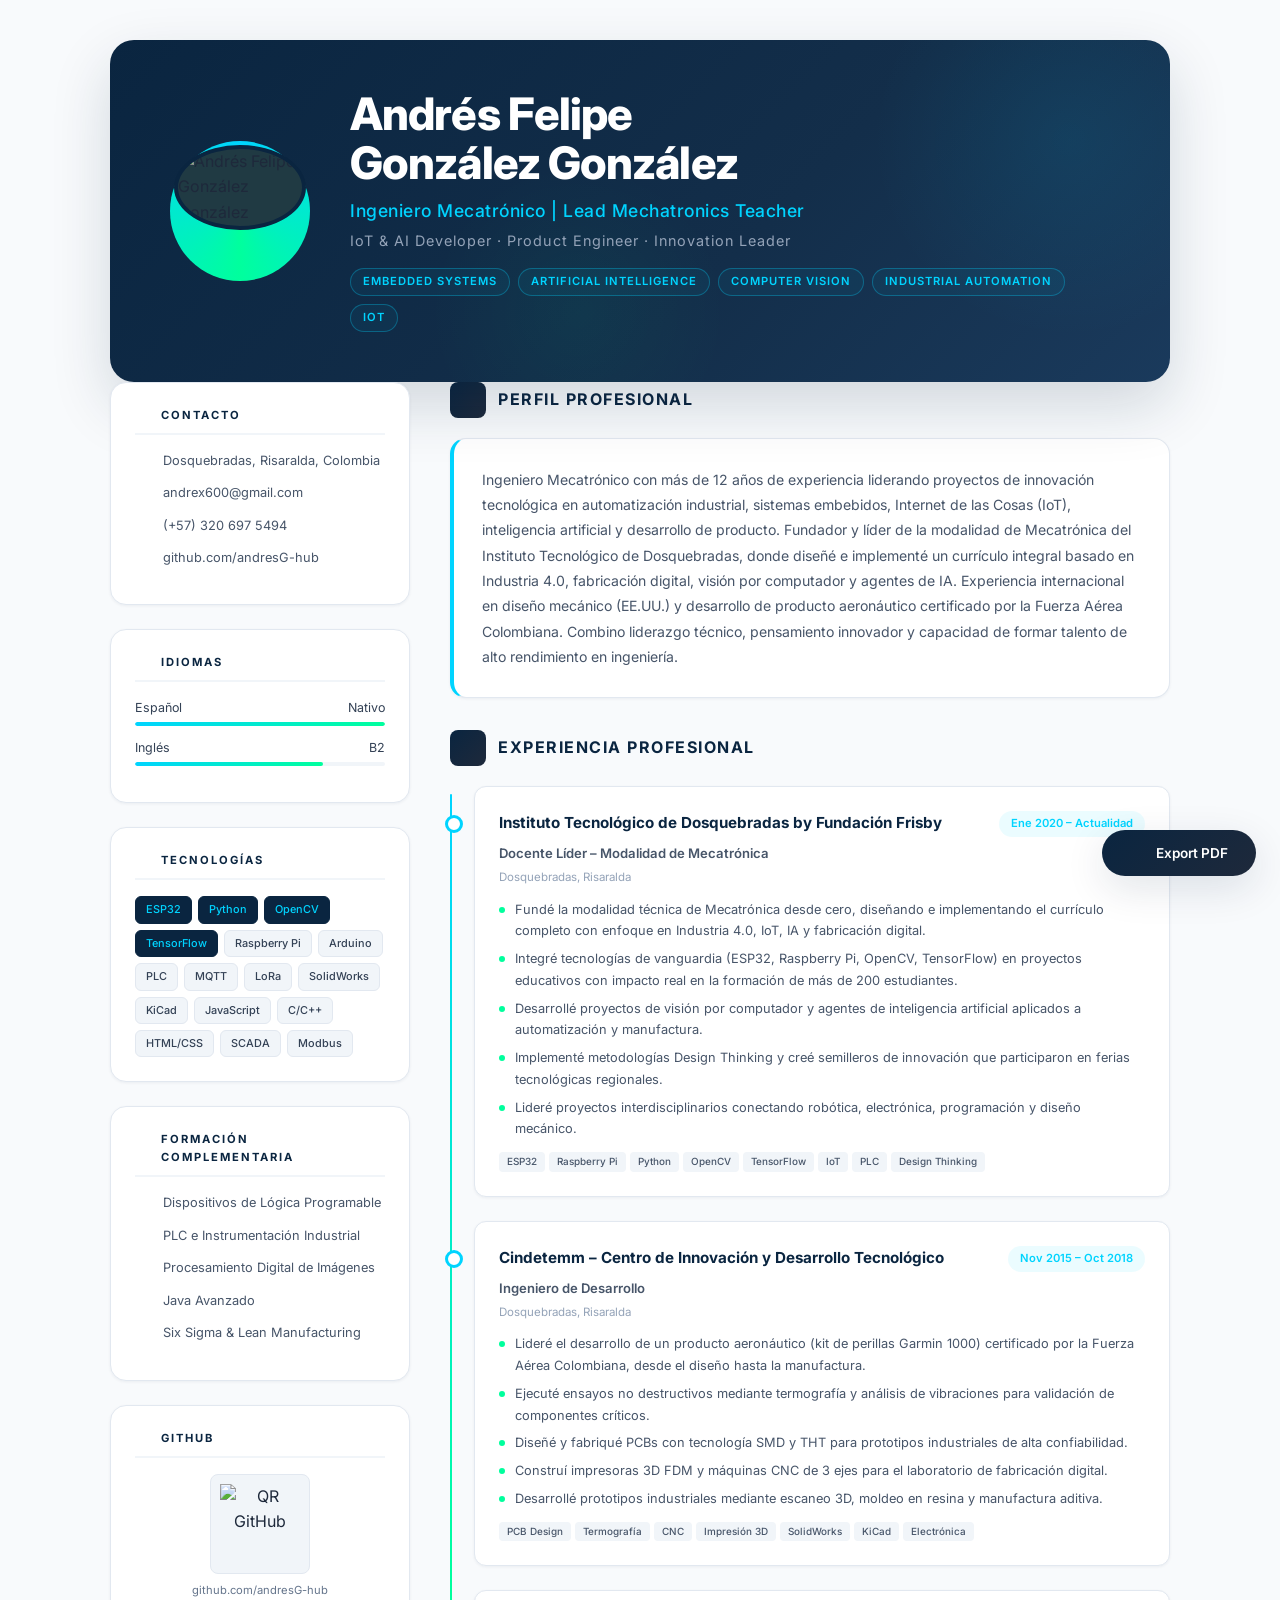
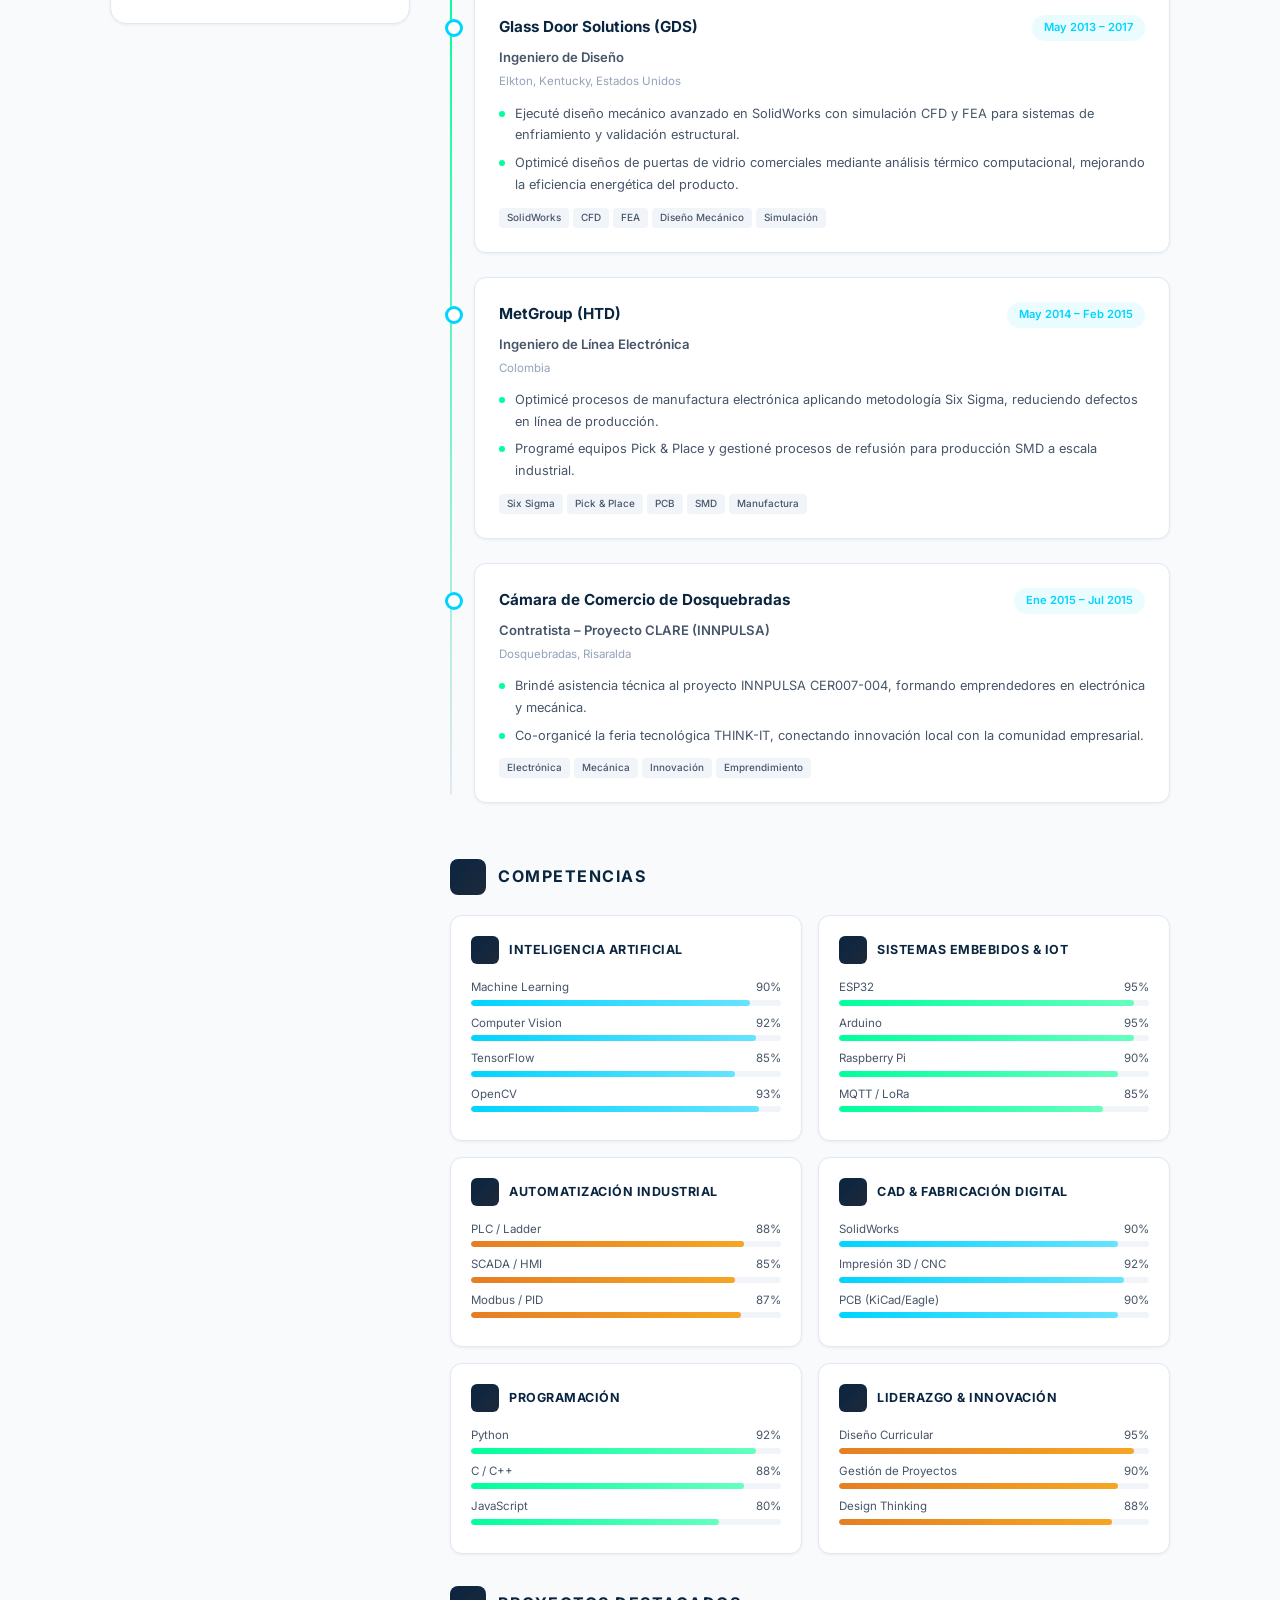
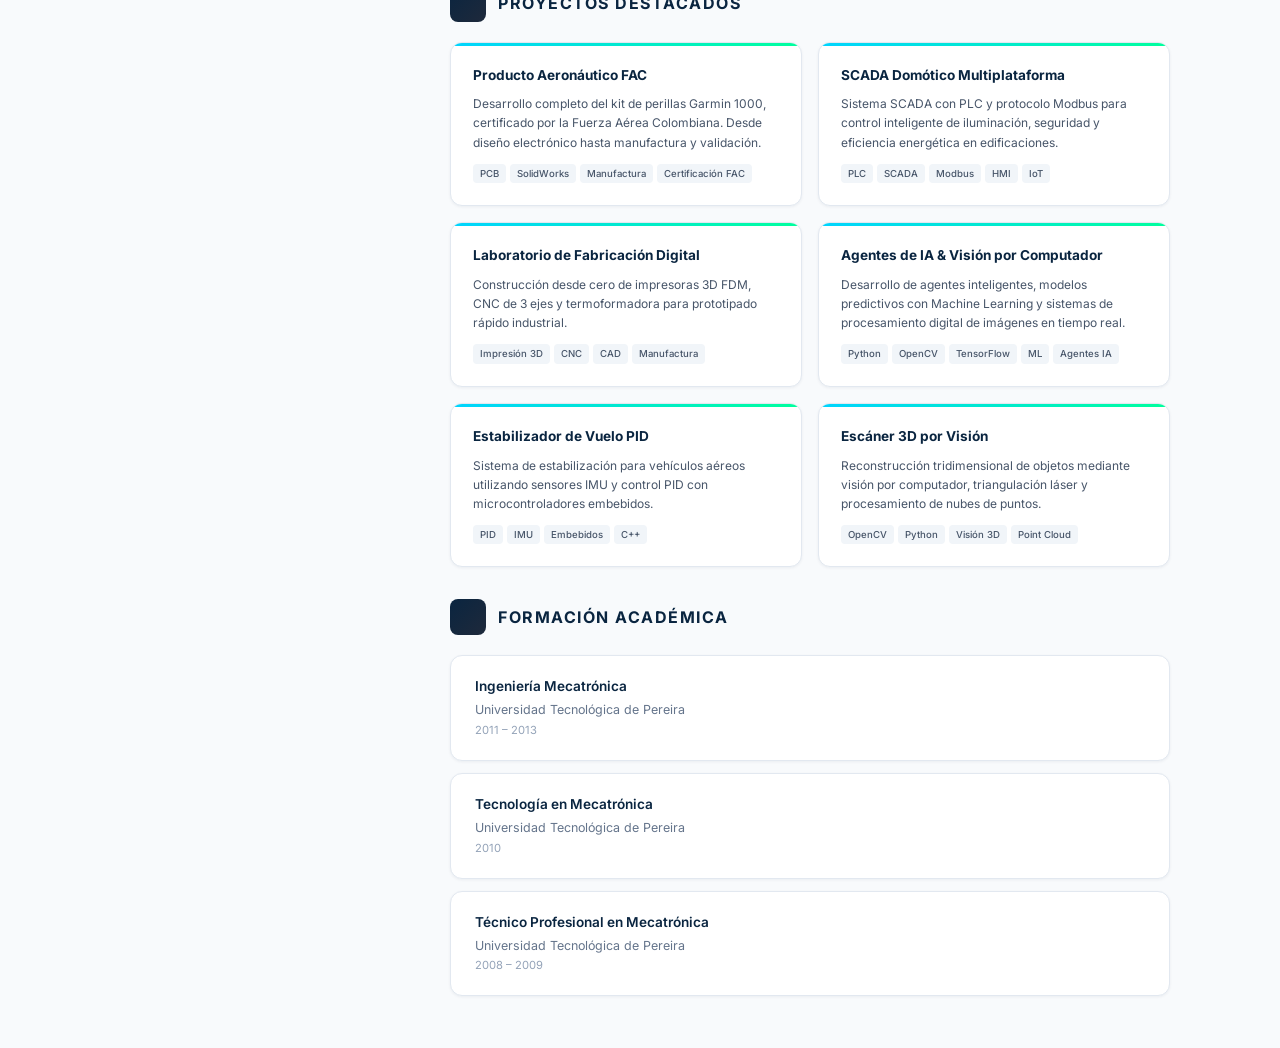
==== index.html @ 074713ca "feat: CV Premium SPA - Andres Felipe Gonzalez Gonzalez - Diseno editorial premium inspirado en Apple" ====
<!DOCTYPE html>
<html lang="es">
<head>
<meta charset="UTF-8">
<meta name="viewport" content="width=device-width, initial-scale=1.0">
<title>Andrés Felipe González González | Ingeniero Mecatrónico | IoT & AI</title>
<meta name="description" content="CV de Andrés Felipe González González - Ingeniero Mecatrónico, Docente Líder, IoT & AI Developer">
<link href="https://fonts.googleapis.com/css2?family=Inter:wght@300;400;500;600;700;800&display=swap" rel="stylesheet">
<link rel="stylesheet" href="styles/main.css">
</head>
<body>

<div class="cv-page">

<!-- HEADER -->
<header class="cv-header">
<div class="header-photo">
<div class="photo-ring">
<img src="assets/profile.jpg" alt="Andrés Felipe González González" onerror="this.style.background='#203A43'">
</div>
</div>
<div class="header-info">
<h1 class="header-name">Andrés Felipe<br>González González</h1>
<p class="header-title">Ingeniero Mecatrónico | Lead Mechatronics Teacher</p>
<p class="header-subtitle">IoT & AI Developer · Product Engineer · Innovation Leader</p>
<div class="header-tags">
<span class="header-tag">Embedded Systems</span>
<span class="header-tag">Artificial Intelligence</span>
<span class="header-tag">Computer Vision</span>
<span class="header-tag">Industrial Automation</span>
<span class="header-tag">IoT</span>
</div>
</div>
</header>

<!-- GRID -->
<div class="cv-grid">

<!-- SIDEBAR -->
<aside class="sidebar">

<!-- Contact -->
<div class="sidebar-card">
<h3 class="sidebar-title">
<i data-lucide="contact"></i> Contacto
</h3>
<div class="contact-item"><i data-lucide="map-pin"></i><span>Dosquebradas, Risaralda, Colombia</span></div>
<div class="contact-item"><i data-lucide="mail"></i><a href="mailto:andrex600@gmail.com">andrex600@gmail.com</a></div>
<div class="contact-item"><i data-lucide="phone"></i><span>(+57) 320 697 5494</span></div>
<div class="contact-item"><i data-lucide="github"></i><a href="https://github.com/andresG-hub" target="_blank">github.com/andresG-hub</a></div>
</div>

<!-- Languages -->
<div class="sidebar-card">
<h3 class="sidebar-title">
<i data-lucide="globe"></i> Idiomas
</h3>
<div class="lang-item">
<div class="lang-label"><span>Español</span><span>Nativo</span></div>
<div class="lang-bar"><div class="lang-fill" style="width:100%"></div></div>
</div>
<div class="lang-item">
<div class="lang-label"><span>Inglés</span><span>B2</span></div>
<div class="lang-bar"><div class="lang-fill" style="width:75%"></div></div>
</div>
</div>

<!-- Technologies -->
<div class="sidebar-card">
<h3 class="sidebar-title">
<i data-lucide="cpu"></i> Tecnologías
</h3>
<div class="tech-grid">
<span class="tech-pill featured">ESP32</span>
<span class="tech-pill featured">Python</span>
<span class="tech-pill featured">OpenCV</span>
<span class="tech-pill featured">TensorFlow</span>
<span class="tech-pill">Raspberry Pi</span>
<span class="tech-pill">Arduino</span>
<span class="tech-pill">PLC</span>
<span class="tech-pill">MQTT</span>
<span class="tech-pill">LoRa</span>
<span class="tech-pill">SolidWorks</span>
<span class="tech-pill">KiCad</span>
<span class="tech-pill">JavaScript</span>
<span class="tech-pill">C/C++</span>
<span class="tech-pill">HTML/CSS</span>
<span class="tech-pill">SCADA</span>
<span class="tech-pill">Modbus</span>
</div>
</div>

<!-- Courses -->
<div class="sidebar-card">
<h3 class="sidebar-title">
<i data-lucide="award"></i> Formación Complementaria
</h3>
<div class="contact-item"><i data-lucide="check-circle"></i><span>Dispositivos de Lógica Programable</span></div>
<div class="contact-item"><i data-lucide="check-circle"></i><span>PLC e Instrumentación Industrial</span></div>
<div class="contact-item"><i data-lucide="check-circle"></i><span>Procesamiento Digital de Imágenes</span></div>
<div class="contact-item"><i data-lucide="check-circle"></i><span>Java Avanzado</span></div>
<div class="contact-item"><i data-lucide="check-circle"></i><span>Six Sigma & Lean Manufacturing</span></div>
</div>

<!-- QR -->
<div class="sidebar-card qr-section">
<h3 class="sidebar-title">
<i data-lucide="qr-code"></i> GitHub
</h3>
<div class="qr-code">
<img src="https://api.qrserver.com/v1/create-qr-code/?size=100x100&data=https://github.com/andresG-hub" alt="QR GitHub" width="80" height="80">
</div>
<p class="qr-label">github.com/andresG-hub</p>
</div>

</aside>

<!-- MAIN -->
<main class="main-content">

<!-- PROFILE -->
<section>
<div class="section-title">
<div class="section-icon"><i data-lucide="target"></i></div>
<h2>Perfil Profesional</h2>
</div>
<div class="profile-card">
<p class="profile-text">
Ingeniero Mecatrónico con más de 12 años de experiencia liderando proyectos de innovación tecnológica en automatización industrial, sistemas embebidos, Internet de las Cosas (IoT), inteligencia artificial y desarrollo de producto. Fundador y líder de la modalidad de Mecatrónica del Instituto Tecnológico de Dosquebradas, donde diseñé e implementé un currículo integral basado en Industria 4.0, fabricación digital, visión por computador y agentes de IA. Experiencia internacional en diseño mecánico (EE.UU.) y desarrollo de producto aeronáutico certificado por la Fuerza Aérea Colombiana. Combino liderazgo técnico, pensamiento innovador y capacidad de formar talento de alto rendimiento en ingeniería.
</p>
</div>
</section>

<!-- EXPERIENCE -->
<section>
<div class="section-title">
<div class="section-icon"><i data-lucide="briefcase"></i></div>
<h2>Experiencia Profesional</h2>
</div>
<div class="timeline">

<div class="timeline-item">
<div class="timeline-header">
<span class="timeline-company">Instituto Tecnológico de Dosquebradas by Fundación Frisby</span>
<span class="timeline-date">Ene 2020 – Actualidad</span>
</div>
<p class="timeline-role">Docente Líder – Modalidad de Mecatrónica</p>
<p class="timeline-location">Dosquebradas, Risaralda</p>
<ul class="timeline-achievements">
<li>Fundé la modalidad técnica de Mecatrónica desde cero, diseñando e implementando el currículo completo con enfoque en Industria 4.0, IoT, IA y fabricación digital.</li>
<li>Integré tecnologías de vanguardia (ESP32, Raspberry Pi, OpenCV, TensorFlow) en proyectos educativos con impacto real en la formación de más de 200 estudiantes.</li>
<li>Desarrollé proyectos de visión por computador y agentes de inteligencia artificial aplicados a automatización y manufactura.</li>
<li>Implementé metodologías Design Thinking y creé semilleros de innovación que participaron en ferias tecnológicas regionales.</li>
<li>Lideré proyectos interdisciplinarios conectando robótica, electrónica, programación y diseño mecánico.</li>
</ul>
<div class="timeline-tech">
<span>ESP32</span><span>Raspberry Pi</span><span>Python</span><span>OpenCV</span><span>TensorFlow</span><span>IoT</span><span>PLC</span><span>Design Thinking</span>
</div>
</div>

<div class="timeline-item">
<div class="timeline-header">
<span class="timeline-company">Cindetemm – Centro de Innovación y Desarrollo Tecnológico</span>
<span class="timeline-date">Nov 2015 – Oct 2018</span>
</div>
<p class="timeline-role">Ingeniero de Desarrollo</p>
<p class="timeline-location">Dosquebradas, Risaralda</p>
<ul class="timeline-achievements">
<li>Lideré el desarrollo de un producto aeronáutico (kit de perillas Garmin 1000) certificado por la Fuerza Aérea Colombiana, desde el diseño hasta la manufactura.</li>
<li>Ejecuté ensayos no destructivos mediante termografía y análisis de vibraciones para validación de componentes críticos.</li>
<li>Diseñé y fabriqué PCBs con tecnología SMD y THT para prototipos industriales de alta confiabilidad.</li>
<li>Construí impresoras 3D FDM y máquinas CNC de 3 ejes para el laboratorio de fabricación digital.</li>
<li>Desarrollé prototipos industriales mediante escaneo 3D, moldeo en resina y manufactura aditiva.</li>
</ul>
<div class="timeline-tech">
<span>PCB Design</span><span>Termografía</span><span>CNC</span><span>Impresión 3D</span><span>SolidWorks</span><span>KiCad</span><span>Electrónica</span>
</div>
</div>

<div class="timeline-item">
<div class="timeline-header">
<span class="timeline-company">Glass Door Solutions (GDS)</span>
<span class="timeline-date">May 2013 – 2017</span>
</div>
<p class="timeline-role">Ingeniero de Diseño</p>
<p class="timeline-location">Elkton, Kentucky, Estados Unidos</p>
<ul class="timeline-achievements">
<li>Ejecuté diseño mecánico avanzado en SolidWorks con simulación CFD y FEA para sistemas de enfriamiento y validación estructural.</li>
<li>Optimicé diseños de puertas de vidrio comerciales mediante análisis térmico computacional, mejorando la eficiencia energética del producto.</li>
</ul>
<div class="timeline-tech">
<span>SolidWorks</span><span>CFD</span><span>FEA</span><span>Diseño Mecánico</span><span>Simulación</span>
</div>
</div>

<div class="timeline-item">
<div class="timeline-header">
<span class="timeline-company">MetGroup (HTD)</span>
<span class="timeline-date">May 2014 – Feb 2015</span>
</div>
<p class="timeline-role">Ingeniero de Línea Electrónica</p>
<p class="timeline-location">Colombia</p>
<ul class="timeline-achievements">
<li>Optimicé procesos de manufactura electrónica aplicando metodología Six Sigma, reduciendo defectos en línea de producción.</li>
<li>Programé equipos Pick & Place y gestioné procesos de refusión para producción SMD a escala industrial.</li>
</ul>
<div class="timeline-tech">
<span>Six Sigma</span><span>Pick & Place</span><span>PCB</span><span>SMD</span><span>Manufactura</span>
</div>
</div>

<div class="timeline-item">
<div class="timeline-header">
<span class="timeline-company">Cámara de Comercio de Dosquebradas</span>
<span class="timeline-date">Ene 2015 – Jul 2015</span>
</div>
<p class="timeline-role">Contratista – Proyecto CLARE (INNPULSA)</p>
<p class="timeline-location">Dosquebradas, Risaralda</p>
<ul class="timeline-achievements">
<li>Brindé asistencia técnica al proyecto INNPULSA CER007-004, formando emprendedores en electrónica y mecánica.</li>
<li>Co-organicé la feria tecnológica THINK-IT, conectando innovación local con la comunidad empresarial.</li>
</ul>
<div class="timeline-tech">
<span>Electrónica</span><span>Mecánica</span><span>Innovación</span><span>Emprendimiento</span>
</div>
</div>

</div>
</section>

<!-- SKILLS -->
<section>
<div class="section-title">
<div class="section-icon"><i data-lucide="zap"></i></div>
<h2>Competencias</h2>
</div>
<div class="skills-grid">

<div class="skill-card">
<div class="skill-card-header">
<div class="skill-card-icon"><i data-lucide="brain"></i></div>
<span class="skill-card-title">Inteligencia Artificial</span>
</div>
<div class="skill-bar-item"><div class="skill-bar-label"><span>Machine Learning</span><span>90%</span></div><div class="skill-bar"><div class="skill-bar-fill cyan" data-width="90" style="width:0"></div></div></div>
<div class="skill-bar-item"><div class="skill-bar-label"><span>Computer Vision</span><span>92%</span></div><div class="skill-bar"><div class="skill-bar-fill cyan" data-width="92" style="width:0"></div></div></div>
<div class="skill-bar-item"><div class="skill-bar-label"><span>TensorFlow</span><span>85%</span></div><div class="skill-bar"><div class="skill-bar-fill cyan" data-width="85" style="width:0"></div></div></div>
<div class="skill-bar-item"><div class="skill-bar-label"><span>OpenCV</span><span>93%</span></div><div class="skill-bar"><div class="skill-bar-fill cyan" data-width="93" style="width:0"></div></div></div>
</div>

<div class="skill-card">
<div class="skill-card-header">
<div class="skill-card-icon"><i data-lucide="cpu"></i></div>
<span class="skill-card-title">Sistemas Embebidos & IoT</span>
</div>
<div class="skill-bar-item"><div class="skill-bar-label"><span>ESP32</span><span>95%</span></div><div class="skill-bar"><div class="skill-bar-fill neon" data-width="95" style="width:0"></div></div></div>
<div class="skill-bar-item"><div class="skill-bar-label"><span>Arduino</span><span>95%</span></div><div class="skill-bar"><div class="skill-bar-fill neon" data-width="95" style="width:0"></div></div></div>
<div class="skill-bar-item"><div class="skill-bar-label"><span>Raspberry Pi</span><span>90%</span></div><div class="skill-bar"><div class="skill-bar-fill neon" data-width="90" style="width:0"></div></div></div>
<div class="skill-bar-item"><div class="skill-bar-label"><span>MQTT / LoRa</span><span>85%</span></div><div class="skill-bar"><div class="skill-bar-fill neon" data-width="85" style="width:0"></div></div></div>
</div>

<div class="skill-card">
<div class="skill-card-header">
<div class="skill-card-icon"><i data-lucide="settings"></i></div>
<span class="skill-card-title">Automatización Industrial</span>
</div>
<div class="skill-bar-item"><div class="skill-bar-label"><span>PLC / Ladder</span><span>88%</span></div><div class="skill-bar"><div class="skill-bar-fill amber" data-width="88" style="width:0"></div></div></div>
<div class="skill-bar-item"><div class="skill-bar-label"><span>SCADA / HMI</span><span>85%</span></div><div class="skill-bar"><div class="skill-bar-fill amber" data-width="85" style="width:0"></div></div></div>
<div class="skill-bar-item"><div class="skill-bar-label"><span>Modbus / PID</span><span>87%</span></div><div class="skill-bar"><div class="skill-bar-fill amber" data-width="87" style="width:0"></div></div></div>
</div>

<div class="skill-card">
<div class="skill-card-header">
<div class="skill-card-icon"><i data-lucide="pen-tool"></i></div>
<span class="skill-card-title">CAD & Fabricación Digital</span>
</div>
<div class="skill-bar-item"><div class="skill-bar-label"><span>SolidWorks</span><span>90%</span></div><div class="skill-bar"><div class="skill-bar-fill cyan" data-width="90" style="width:0"></div></div></div>
<div class="skill-bar-item"><div class="skill-bar-label"><span>Impresión 3D / CNC</span><span>92%</span></div><div class="skill-bar"><div class="skill-bar-fill cyan" data-width="92" style="width:0"></div></div></div>
<div class="skill-bar-item"><div class="skill-bar-label"><span>PCB (KiCad/Eagle)</span><span>90%</span></div><div class="skill-bar"><div class="skill-bar-fill cyan" data-width="90" style="width:0"></div></div></div>
</div>

<div class="skill-card">
<div class="skill-card-header">
<div class="skill-card-icon"><i data-lucide="code"></i></div>
<span class="skill-card-title">Programación</span>
</div>
<div class="skill-bar-item"><div class="skill-bar-label"><span>Python</span><span>92%</span></div><div class="skill-bar"><div class="skill-bar-fill neon" data-width="92" style="width:0"></div></div></div>
<div class="skill-bar-item"><div class="skill-bar-label"><span>C / C++</span><span>88%</span></div><div class="skill-bar"><div class="skill-bar-fill neon" data-width="88" style="width:0"></div></div></div>
<div class="skill-bar-item"><div class="skill-bar-label"><span>JavaScript</span><span>80%</span></div><div class="skill-bar"><div class="skill-bar-fill neon" data-width="80" style="width:0"></div></div></div>
</div>

<div class="skill-card">
<div class="skill-card-header">
<div class="skill-card-icon"><i data-lucide="users"></i></div>
<span class="skill-card-title">Liderazgo & Innovación</span>
</div>
<div class="skill-bar-item"><div class="skill-bar-label"><span>Diseño Curricular</span><span>95%</span></div><div class="skill-bar"><div class="skill-bar-fill amber" data-width="95" style="width:0"></div></div></div>
<div class="skill-bar-item"><div class="skill-bar-label"><span>Gestión de Proyectos</span><span>90%</span></div><div class="skill-bar"><div class="skill-bar-fill amber" data-width="90" style="width:0"></div></div></div>
<div class="skill-bar-item"><div class="skill-bar-label"><span>Design Thinking</span><span>88%</span></div><div class="skill-bar"><div class="skill-bar-fill amber" data-width="88" style="width:0"></div></div></div>
</div>

</div>
</section>

<!-- PROJECTS -->
<section>
<div class="section-title">
<div class="section-icon"><i data-lucide="rocket"></i></div>
<h2>Proyectos Destacados</h2>
</div>
<div class="projects-grid">

<div class="project-card">
<h4 class="project-title">Producto Aeronáutico FAC</h4>
<p class="project-desc">Desarrollo completo del kit de perillas Garmin 1000, certificado por la Fuerza Aérea Colombiana. Desde diseño electrónico hasta manufactura y validación.</p>
<div class="project-tech"><span>PCB</span><span>SolidWorks</span><span>Manufactura</span><span>Certificación FAC</span></div>
</div>

<div class="project-card">
<h4 class="project-title">SCADA Domótico Multiplataforma</h4>
<p class="project-desc">Sistema SCADA con PLC y protocolo Modbus para control inteligente de iluminación, seguridad y eficiencia energética en edificaciones.</p>
<div class="project-tech"><span>PLC</span><span>SCADA</span><span>Modbus</span><span>HMI</span><span>IoT</span></div>
</div>

<div class="project-card">
<h4 class="project-title">Laboratorio de Fabricación Digital</h4>
<p class="project-desc">Construcción desde cero de impresoras 3D FDM, CNC de 3 ejes y termoformadora para prototipado rápido industrial.</p>
<div class="project-tech"><span>Impresión 3D</span><span>CNC</span><span>CAD</span><span>Manufactura</span></div>
</div>

<div class="project-card">
<h4 class="project-title">Agentes de IA & Visión por Computador</h4>
<p class="project-desc">Desarrollo de agentes inteligentes, modelos predictivos con Machine Learning y sistemas de procesamiento digital de imágenes en tiempo real.</p>
<div class="project-tech"><span>Python</span><span>OpenCV</span><span>TensorFlow</span><span>ML</span><span>Agentes IA</span></div>
</div>

<div class="project-card">
<h4 class="project-title">Estabilizador de Vuelo PID</h4>
<p class="project-desc">Sistema de estabilización para vehículos aéreos utilizando sensores IMU y control PID con microcontroladores embebidos.</p>
<div class="project-tech"><span>PID</span><span>IMU</span><span>Embebidos</span><span>C++</span></div>
</div>

<div class="project-card">
<h4 class="project-title">Escáner 3D por Visión</h4>
<p class="project-desc">Reconstrucción tridimensional de objetos mediante visión por computador, triangulación láser y procesamiento de nubes de puntos.</p>
<div class="project-tech"><span>OpenCV</span><span>Python</span><span>Visión 3D</span><span>Point Cloud</span></div>
</div>

</div>
</section>

<!-- EDUCATION -->
<section>
<div class="section-title">
<div class="section-icon"><i data-lucide="graduation-cap"></i></div>
<h2>Formación Académica</h2>
</div>
<div class="edu-card">
<p class="edu-degree">Ingeniería Mecatrónica</p>
<p class="edu-school">Universidad Tecnológica de Pereira</p>
<p class="edu-year">2011 – 2013</p>
</div>
<div class="edu-card">
<p class="edu-degree">Tecnología en Mecatrónica</p>
<p class="edu-school">Universidad Tecnológica de Pereira</p>
<p class="edu-year">2010</p>
</div>
<div class="edu-card">
<p class="edu-degree">Técnico Profesional en Mecatrónica</p>
<p class="edu-school">Universidad Tecnológica de Pereira</p>
<p class="edu-year">2008 – 2009</p>
</div>
</section>

</main>
</div><!-- /cv-grid -->
</div><!-- /cv-page -->

<!-- PDF BUTTON -->
<div class="pdf-btn">
<button onclick="exportPDF()"><i data-lucide="download"></i> Export PDF</button>
</div>

<!-- SCRIPTS -->
<script src="https://unpkg.com/lucide@latest"></script>
<script src="https://cdnjs.cloudflare.com/ajax/libs/html2pdf.js/0.10.1/html2pdf.bundle.min.js"></script>
<script src="scripts/app.js"></script>
<script>lucide.createIcons();</script>
</body>
</html>
---- styles/main.css ----
/* === CV ANDRES - MAIN STYLES === */
/* Apple-inspired Executive Resume */

:root {
    --navy: #0A2540;
    --cyan: #00D4FF;
    --neon: #00FF9D;
    --amber: #E67E22;
    --white: #FFFFFF;
    --off-white: #F8FAFC;
    --gray-50: #F9FAFB;
    --gray-100: #F1F5F9;
    --gray-200: #E2E8F0;
    --gray-300: #CBD5E1;
    --gray-400: #94A3B8;
    --gray-500: #64748B;
    --gray-600: #475569;
    --gray-700: #334155;
    --gray-800: #1E293B;
    --gray-900: #0F172A;
    --glass: rgba(10, 37, 64, 0.03);
    --glass-border: rgba(0, 212, 255, 0.1);
    --shadow-sm: 0 1px 3px rgba(10,37,64,0.06);
    --shadow-md: 0 4px 16px rgba(10,37,64,0.08);
    --shadow-lg: 0 12px 40px rgba(10,37,64,0.12);
    --shadow-xl: 0 24px 60px rgba(10,37,64,0.16);
    --radius-sm: 8px;
    --radius-md: 12px;
    --radius-lg: 16px;
    --radius-xl: 24px;
}

* { margin: 0; padding: 0; box-sizing: border-box; }

html { font-size: 16px; scroll-behavior: smooth; }

body {
    font-family: 'Inter', -apple-system, BlinkMacSystemFont, sans-serif;
    color: var(--gray-800);
    background: var(--off-white);
    line-height: 1.6;
    -webkit-font-smoothing: antialiased;
    -moz-osx-font-smoothing: grayscale;
}

/* === PAGE LAYOUT === */
.cv-page {
    max-width: 1100px;
    margin: 0 auto;
    padding: 40px 20px;
}

.cv-grid {
    display: grid;
    grid-template-columns: 300px 1fr;
    gap: 40px;
    align-items: start;
}

/* === HEADER === */
.cv-header {
    grid-column: 1 / -1;
    background: linear-gradient(135deg, var(--navy) 0%, #132E4A 60%, #1A3A5C 100%);
    border-radius: var(--radius-xl);
    padding: 50px 60px;
    display: flex;
    align-items: center;
    gap: 40px;
    position: relative;
    overflow: hidden;
    box-shadow: var(--shadow-xl);
}

.cv-header::before {
    content: '';
    position: absolute;
    top: -100px; right: -100px;
    width: 400px; height: 400px;
    background: radial-gradient(circle, rgba(0,212,255,0.08) 0%, transparent 70%);
    border-radius: 50%;
    animation: headerGlow 6s ease-in-out infinite;
}

.cv-header::after {
    content: '';
    position: absolute;
    bottom: -80px; left: 30%;
    width: 300px; height: 300px;
    background: radial-gradient(circle, rgba(0,255,157,0.05) 0%, transparent 70%);
    border-radius: 50%;
    animation: headerGlow 8s ease-in-out infinite reverse;
}

@keyframes headerGlow {
    0%, 100% { opacity: 0.5; transform: scale(1); }
    50% { opacity: 1; transform: scale(1.1); }
}

.header-photo {
    position: relative;
    z-index: 2;
    flex-shrink: 0;
}

.header-photo .photo-ring {
    width: 140px; height: 140px;
    border-radius: 50%;
    padding: 4px;
    background: conic-gradient(var(--cyan), var(--neon), var(--cyan));
    animation: ringRotate 8s linear infinite;
}

@keyframes ringRotate {
    from { transform: rotate(0deg); }
    to { transform: rotate(360deg); }
}

.header-photo img {
    width: 100%; height: 100%;
    border-radius: 50%;
    object-fit: cover;
    object-position: center 20%;
    border: 4px solid var(--navy);
}

.header-info {
    position: relative;
    z-index: 2;
    flex: 1;
}

.header-name {
    font-size: 2.8rem;
    font-weight: 800;
    color: var(--white);
    line-height: 1.1;
    margin-bottom: 8px;
    letter-spacing: -0.02em;
}

.header-title {
    font-size: 1.1rem;
    font-weight: 500;
    color: var(--cyan);
    margin-bottom: 4px;
    letter-spacing: 0.5px;
}

.header-subtitle {
    font-size: 0.9rem;
    color: var(--gray-400);
    letter-spacing: 1px;
}

.header-tags {
    display: flex;
    flex-wrap: wrap;
    gap: 8px;
    margin-top: 16px;
}

.header-tag {
    padding: 4px 12px;
    border-radius: 20px;
    font-size: 0.7rem;
    font-weight: 600;
    text-transform: uppercase;
    letter-spacing: 1px;
    border: 1px solid rgba(0,212,255,0.3);
    color: var(--cyan);
    background: rgba(0,212,255,0.05);
}

/* === SIDEBAR === */
.sidebar {
    display: flex;
    flex-direction: column;
    gap: 24px;
}

.sidebar-card {
    background: var(--white);
    border-radius: var(--radius-lg);
    padding: 24px;
    border: 1px solid var(--gray-200);
    box-shadow: var(--shadow-sm);
    transition: all 0.3s ease;
}

.sidebar-card:hover {
    box-shadow: var(--shadow-md);
    border-color: var(--glass-border);
}

.sidebar-title {
    font-size: 0.7rem;
    font-weight: 700;
    text-transform: uppercase;
    letter-spacing: 2px;
    color: var(--navy);
    margin-bottom: 16px;
    padding-bottom: 8px;
    border-bottom: 2px solid var(--gray-100);
    display: flex;
    align-items: center;
    gap: 8px;
}

.sidebar-title i {
    color: var(--cyan);
    width: 18px; height: 18px;
}

/* Contact */
.contact-item {
    display: flex;
    align-items: center;
    gap: 12px;
    margin-bottom: 12px;
    font-size: 0.8rem;
    color: var(--gray-600);
}

.contact-item i {
    width: 16px; height: 16px;
    color: var(--cyan);
    flex-shrink: 0;
}

.contact-item a {
    color: var(--gray-600);
    text-decoration: none;
    transition: color 0.3s;
}

.contact-item a:hover { color: var(--cyan); }

/* Tech pills */
.tech-grid {
    display: flex;
    flex-wrap: wrap;
    gap: 6px;
}

.tech-pill {
    padding: 4px 10px;
    border-radius: 6px;
    font-size: 0.68rem;
    font-weight: 500;
    background: var(--gray-100);
    color: var(--gray-700);
    border: 1px solid var(--gray-200);
    transition: all 0.3s;
}

.tech-pill:hover {
    background: var(--navy);
    color: var(--white);
    border-color: var(--navy);
}

.tech-pill.featured {
    background: var(--navy);
    color: var(--cyan);
    border-color: var(--navy);
}

/* Languages */
.lang-item {
    margin-bottom: 12px;
}

.lang-label {
    display: flex;
    justify-content: space-between;
    font-size: 0.78rem;
    color: var(--gray-700);
    margin-bottom: 4px;
}

.lang-bar {
    height: 4px;
    background: var(--gray-100);
    border-radius: 4px;
    overflow: hidden;
}

.lang-fill {
    height: 100%;
    border-radius: 4px;
    background: linear-gradient(90deg, var(--cyan), var(--neon));
    transition: width 1s ease;
}

/* QR */
.qr-section {
    text-align: center;
}

.qr-code {
    width: 100px; height: 100px;
    margin: 0 auto 8px;
    background: var(--gray-100);
    border-radius: var(--radius-sm);
    display: flex;
    align-items: center;
    justify-content: center;
    border: 1px solid var(--gray-200);
}

.qr-label {
    font-size: 0.7rem;
    color: var(--gray-500);
}

/* === MAIN CONTENT === */
.main-content {
    display: flex;
    flex-direction: column;
    gap: 32px;
}

/* Section titles */
.section-title {
    display: flex;
    align-items: center;
    gap: 12px;
    margin-bottom: 20px;
}

.section-icon {
    width: 36px; height: 36px;
    background: linear-gradient(135deg, var(--navy), var(--gray-800));
    border-radius: var(--radius-sm);
    display: flex;
    align-items: center;
    justify-content: center;
}

.section-icon i {
    width: 18px; height: 18px;
    color: var(--cyan);
}

.section-title h2 {
    font-size: 1rem;
    font-weight: 700;
    text-transform: uppercase;
    letter-spacing: 1.5px;
    color: var(--navy);
}

/* Profile */
.profile-card {
    background: var(--white);
    border-radius: var(--radius-lg);
    padding: 28px;
    border: 1px solid var(--gray-200);
    box-shadow: var(--shadow-sm);
    border-left: 4px solid var(--cyan);
}

.profile-text {
    font-size: 0.88rem;
    line-height: 1.8;
    color: var(--gray-600);
}

/* Experience timeline */
.timeline {
    position: relative;
    padding-left: 24px;
}

.timeline::before {
    content: '';
    position: absolute;
    left: 0; top: 8px; bottom: 8px;
    width: 2px;
    background: linear-gradient(180deg, var(--cyan), var(--neon), var(--gray-200));
    border-radius: 2px;
}

.timeline-item {
    position: relative;
    margin-bottom: 24px;
    padding: 24px;
    background: var(--white);
    border-radius: var(--radius-md);
    border: 1px solid var(--gray-200);
    box-shadow: var(--shadow-sm);
    transition: all 0.3s ease;
}

.timeline-item:hover {
    box-shadow: var(--shadow-md);
    border-color: var(--glass-border);
    transform: translateX(4px);
}

.timeline-item::before {
    content: '';
    position: absolute;
    left: -30px; top: 28px;
    width: 12px; height: 12px;
    background: var(--white);
    border: 3px solid var(--cyan);
    border-radius: 50%;
}

.timeline-header {
    display: flex;
    justify-content: space-between;
    align-items: flex-start;
    margin-bottom: 6px;
    flex-wrap: wrap;
    gap: 8px;
}

.timeline-company {
    font-size: 0.95rem;
    font-weight: 700;
    color: var(--navy);
}

.timeline-date {
    font-size: 0.7rem;
    font-weight: 600;
    color: var(--cyan);
    background: rgba(0,212,255,0.08);
    padding: 4px 12px;
    border-radius: 20px;
}

.timeline-role {
    font-size: 0.82rem;
    font-weight: 600;
    color: var(--gray-600);
    margin-bottom: 4px;
}

.timeline-location {
    font-size: 0.72rem;
    color: var(--gray-400);
    margin-bottom: 12px;
}

.timeline-achievements {
    list-style: none;
    padding: 0;
}

.timeline-achievements li {
    font-size: 0.8rem;
    line-height: 1.7;
    color: var(--gray-600);
    margin-bottom: 6px;
    padding-left: 16px;
    position: relative;
}

.timeline-achievements li::before {
    content: '';
    position: absolute;
    left: 0; top: 8px;
    width: 6px; height: 6px;
    border-radius: 50%;
    background: var(--neon);
}

.timeline-tech {
    display: flex;
    flex-wrap: wrap;
    gap: 4px;
    margin-top: 12px;
}

.timeline-tech span {
    font-size: 0.62rem;
    padding: 2px 8px;
    background: var(--gray-100);
    border-radius: 4px;
    color: var(--gray-600);
    font-weight: 500;
}

/* Skills cards */
.skills-grid {
    display: grid;
    grid-template-columns: repeat(2, 1fr);
    gap: 16px;
}

.skill-card {
    background: var(--white);
    border-radius: var(--radius-md);
    padding: 20px;
    border: 1px solid var(--gray-200);
    box-shadow: var(--shadow-sm);
    transition: all 0.3s ease;
}

.skill-card:hover {
    box-shadow: var(--shadow-md);
    transform: translateY(-2px);
}

.skill-card-header {
    display: flex;
    align-items: center;
    gap: 10px;
    margin-bottom: 14px;
}

.skill-card-icon {
    width: 28px; height: 28px;
    background: linear-gradient(135deg, var(--navy), var(--gray-800));
    border-radius: 6px;
    display: flex;
    align-items: center;
    justify-content: center;
}

.skill-card-icon i {
    width: 14px; height: 14px;
    color: var(--cyan);
}

.skill-card-title {
    font-size: 0.78rem;
    font-weight: 700;
    color: var(--navy);
    text-transform: uppercase;
    letter-spacing: 0.5px;
}

.skill-bar-item {
    margin-bottom: 8px;
}

.skill-bar-label {
    display: flex;
    justify-content: space-between;
    font-size: 0.72rem;
    color: var(--gray-600);
    margin-bottom: 3px;
}

.skill-bar {
    height: 6px;
    background: var(--gray-100);
    border-radius: 6px;
    overflow: hidden;
}

.skill-bar-fill {
    height: 100%;
    border-radius: 6px;
    transition: width 1.5s ease;
}

.skill-bar-fill.cyan { background: linear-gradient(90deg, var(--cyan), #66E3FF); }
.skill-bar-fill.neon { background: linear-gradient(90deg, var(--neon), #66FFBF); }
.skill-bar-fill.amber { background: linear-gradient(90deg, var(--amber), #F5A623); }

/* Projects */
.projects-grid {
    display: grid;
    grid-template-columns: repeat(2, 1fr);
    gap: 16px;
}

.project-card {
    background: var(--white);
    border-radius: var(--radius-md);
    padding: 22px;
    border: 1px solid var(--gray-200);
    box-shadow: var(--shadow-sm);
    transition: all 0.3s ease;
    position: relative;
    overflow: hidden;
}

.project-card::before {
    content: '';
    position: absolute;
    top: 0; left: 0; right: 0;
    height: 3px;
    background: linear-gradient(90deg, var(--cyan), var(--neon));
}

.project-card:hover {
    box-shadow: var(--shadow-md);
    transform: translateY(-2px);
}

.project-title {
    font-size: 0.85rem;
    font-weight: 700;
    color: var(--navy);
    margin-bottom: 8px;
}

.project-desc {
    font-size: 0.75rem;
    color: var(--gray-600);
    line-height: 1.6;
    margin-bottom: 12px;
}

.project-tech {
    display: flex;
    flex-wrap: wrap;
    gap: 4px;
}

.project-tech span {
    font-size: 0.6rem;
    padding: 2px 7px;
    background: var(--gray-100);
    border-radius: 4px;
    color: var(--gray-600);
    font-weight: 500;
}

/* Education */
.edu-card {
    background: var(--white);
    border-radius: var(--radius-md);
    padding: 20px 24px;
    border: 1px solid var(--gray-200);
    box-shadow: var(--shadow-sm);
    margin-bottom: 12px;
}

.edu-degree {
    font-size: 0.85rem;
    font-weight: 600;
    color: var(--navy);
}

.edu-school {
    font-size: 0.78rem;
    color: var(--gray-500);
    margin-top: 2px;
}

.edu-year {
    font-size: 0.7rem;
    color: var(--gray-400);
    margin-top: 2px;
}

/* PDF Button */
.pdf-btn {
    position: fixed;
    bottom: 24px;
    right: 24px;
    z-index: 9999;
}

.pdf-btn button {
    background: linear-gradient(135deg, var(--navy), var(--gray-800));
    color: var(--white);
    border: none;
    padding: 14px 28px;
    border-radius: 30px;
    font-family: 'Inter', sans-serif;
    font-size: 0.85rem;
    font-weight: 600;
    cursor: pointer;
    box-shadow: var(--shadow-lg);
    transition: all 0.3s ease;
    display: flex;
    align-items: center;
    gap: 8px;
}

.pdf-btn button:hover {
    transform: translateY(-2px);
    box-shadow: var(--shadow-xl);
}

.pdf-btn button i {
    width: 18px; height: 18px;
    color: var(--cyan);
}

/* === PRINT === */
@media print {
    body { background: white; padding: 0; }
    .cv-page { padding: 0; max-width: 100%; }
    .cv-header { border-radius: 0; }
    .pdf-btn { display: none !important; }
    .sidebar-card:hover,
    .timeline-item:hover,
    .skill-card:hover,
    .project-card:hover { transform: none; box-shadow: var(--shadow-sm); }
    @page { margin: 0; size: A4; }
    .cv-grid { gap: 20px; grid-template-columns: 240px 1fr; }
    .cv-header { padding: 30px 40px; }
    .header-name { font-size: 2rem; }
    * { -webkit-print-color-adjust: exact !important; print-color-adjust: exact !important; }
}

/* === RESPONSIVE === */
@media (max-width: 900px) {
    .cv-grid { grid-template-columns: 1fr; }
    .cv-header { flex-direction: column; text-align: center; padding: 30px; }
    .header-tags { justify-content: center; }
    .skills-grid { grid-template-columns: 1fr; }
    .projects-grid { grid-template-columns: 1fr; }
}
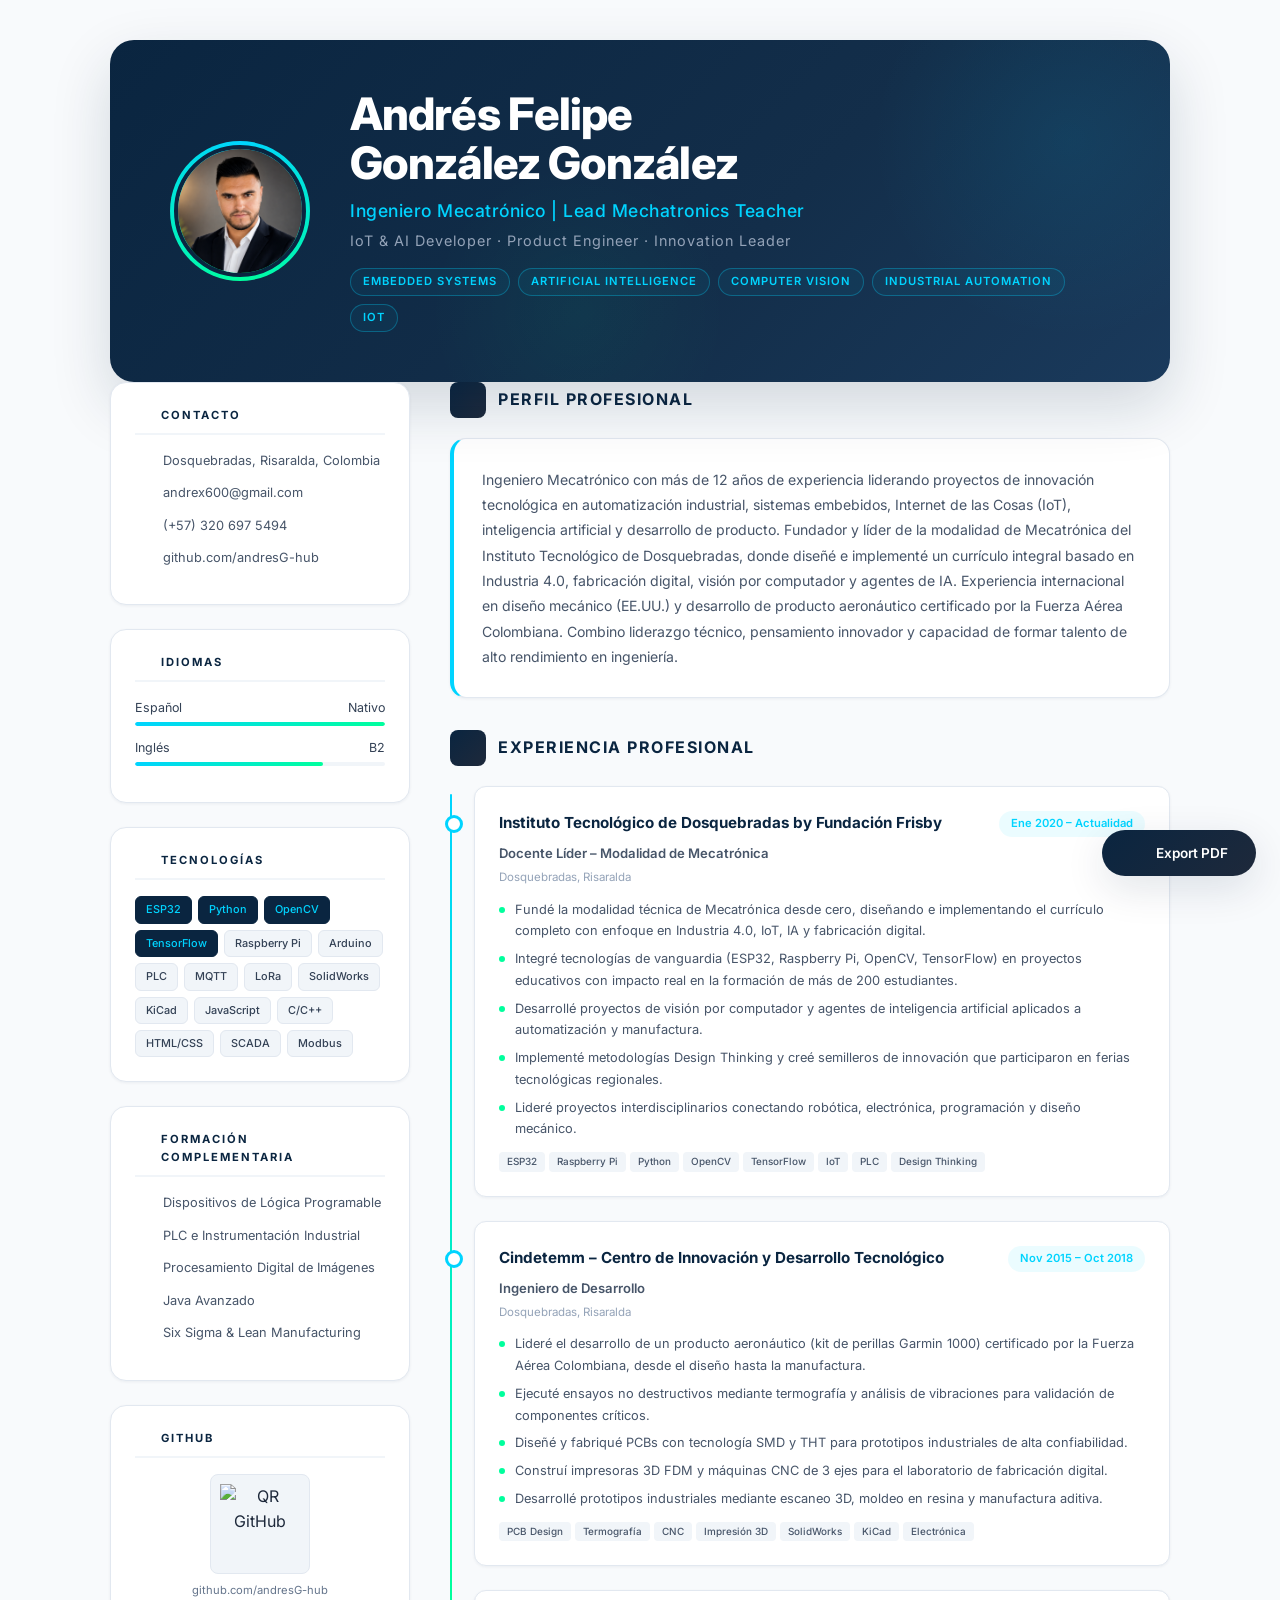
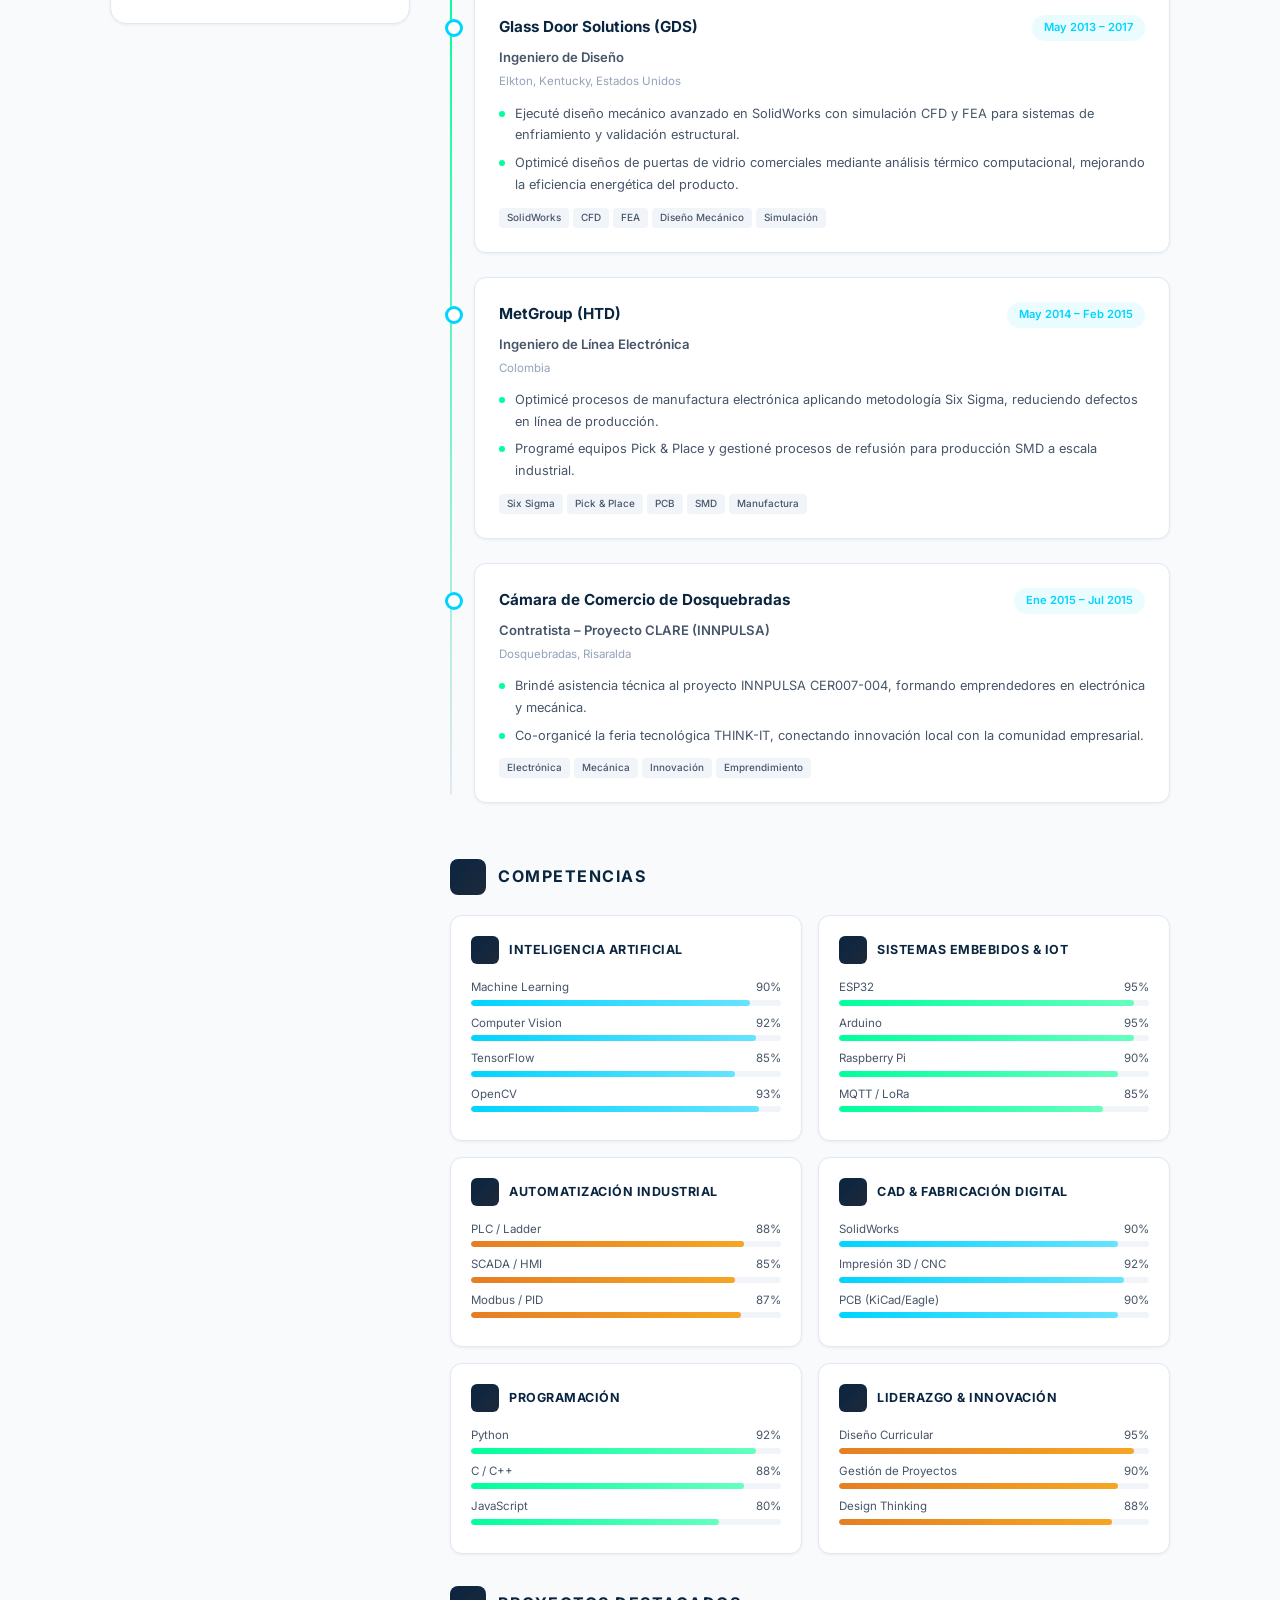
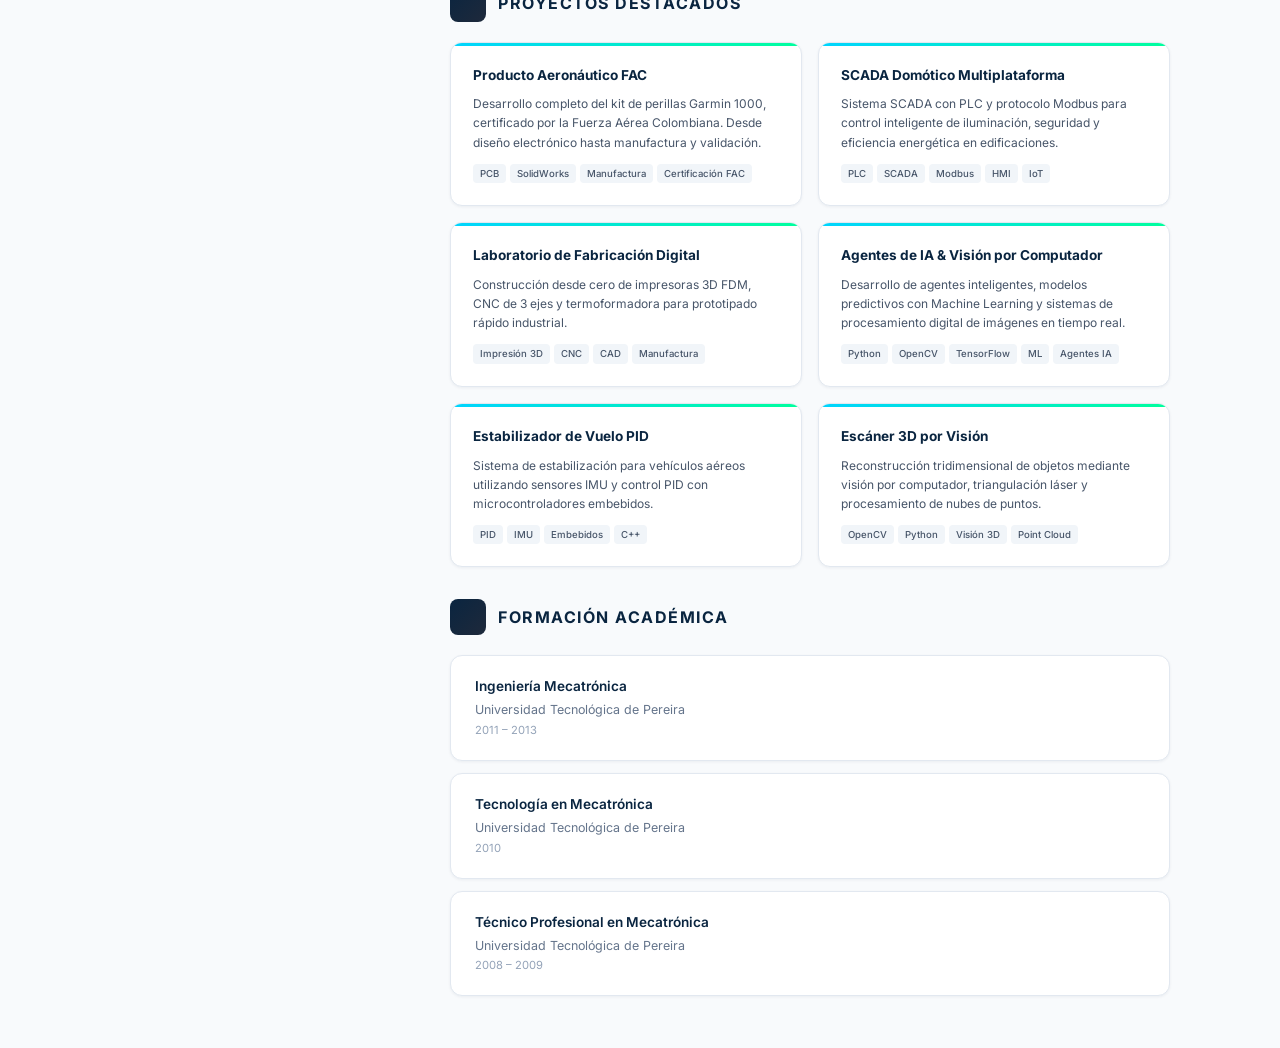
==== commit 47df8b56: "fix: actualizar foto a andres.png + ajustar object-position para 1122x1402 - Cambiar referencia de a" ====
--- a/index.html
+++ b/index.html
@@ -16,7 +16,7 @@
 <header class="cv-header">
 <div class="header-photo">
 <div class="photo-ring">
-<img src="assets/profile.jpg" alt="Andrés Felipe González González" onerror="this.style.background='#203A43'">
+<img src="andres.png" alt="Andrés Felipe González González" onerror="this.style.background='#203A43'">
 </div>
 </div>
 <div class="header-info">
--- a/styles/main.css
+++ b/styles/main.css
@@ -119,7 +119,7 @@
     width: 100%; height: 100%;
     border-radius: 50%;
     object-fit: cover;
-    object-position: center 20%;
+    object-position: center 15%;
     border: 4px solid var(--navy);
 }
 
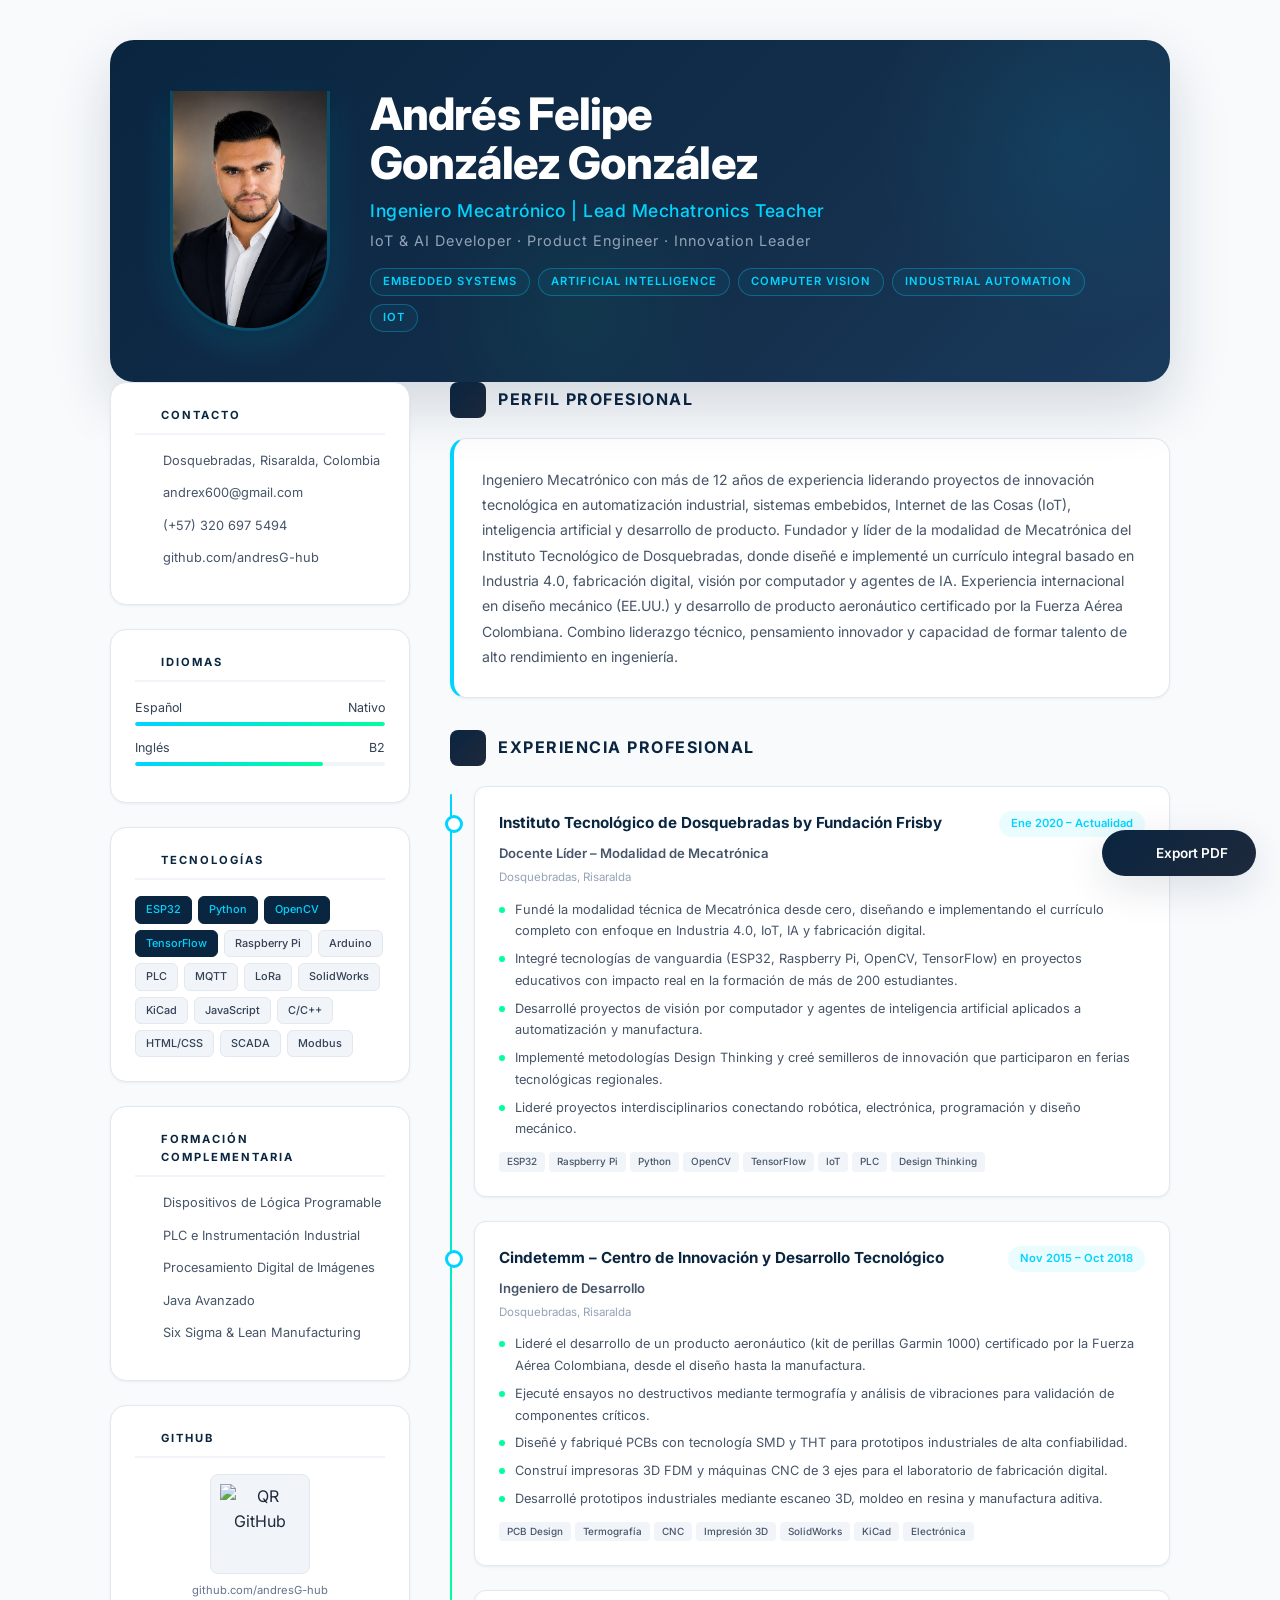
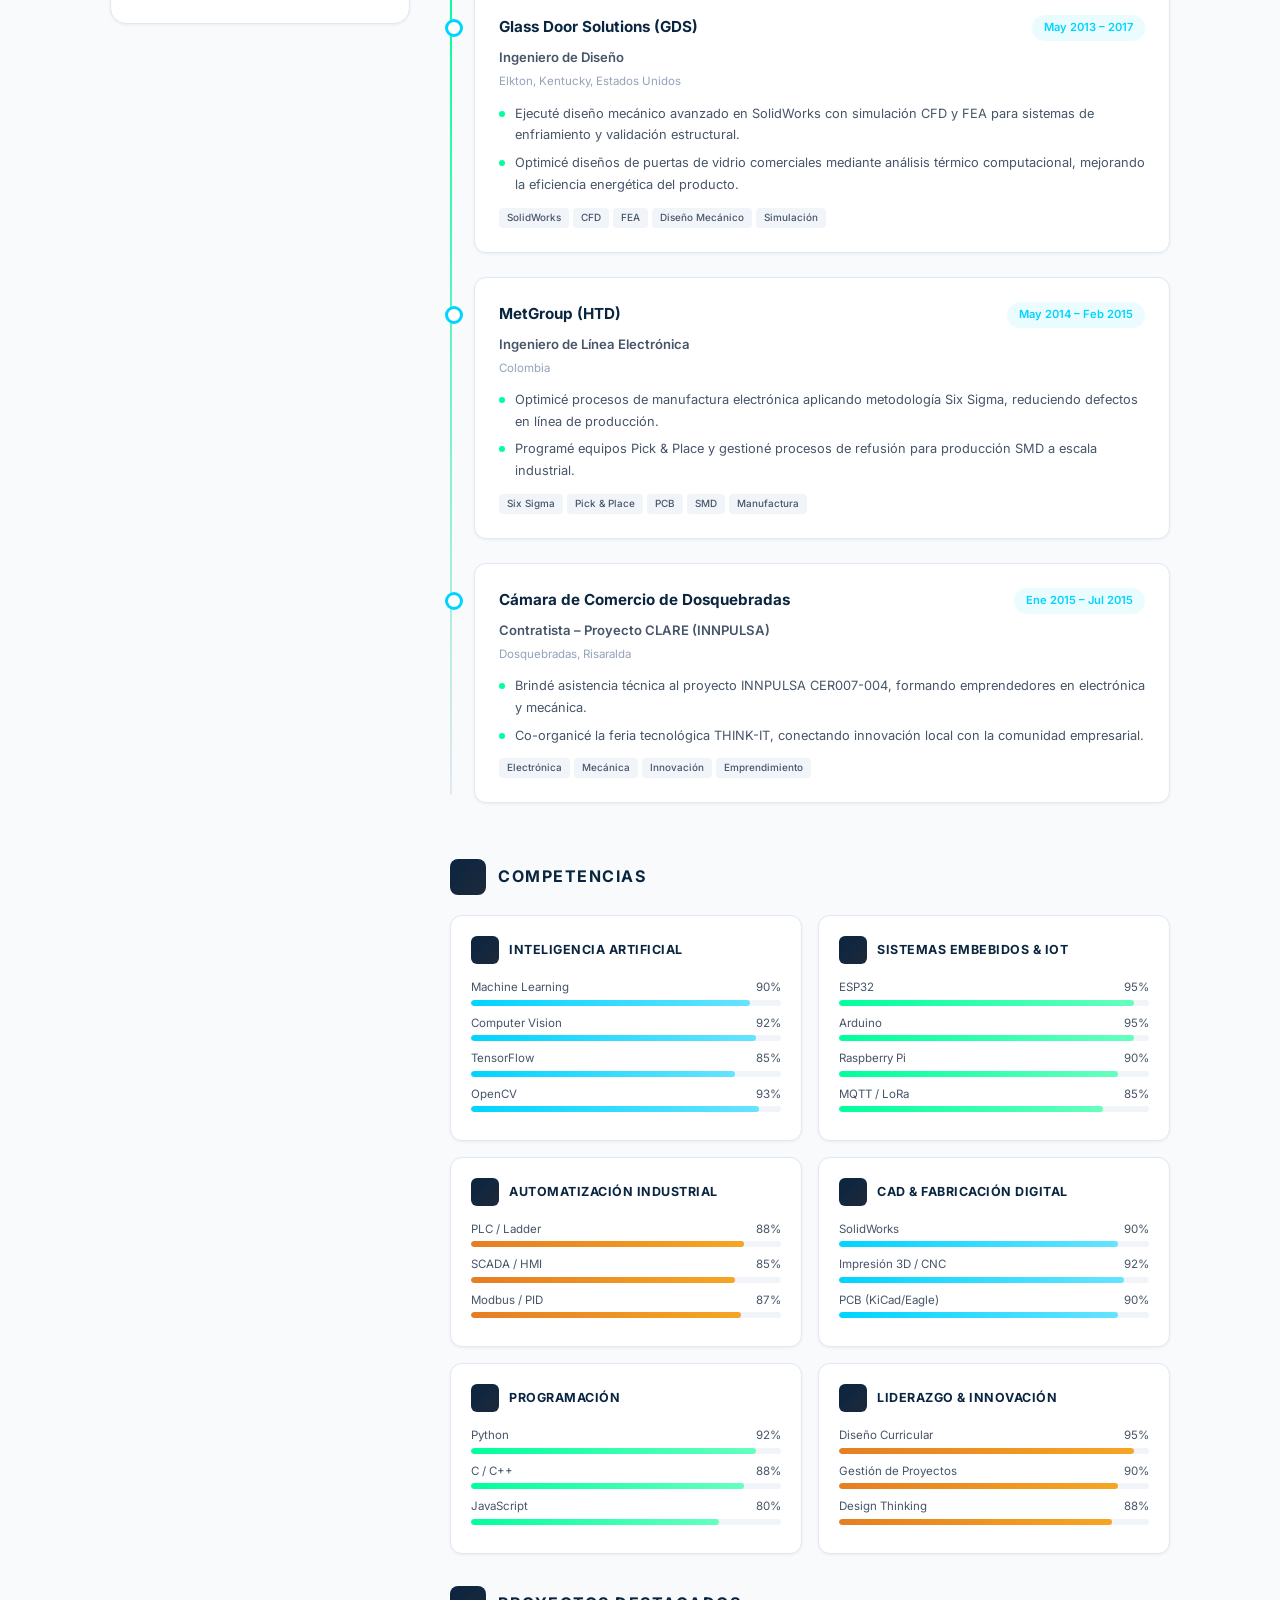
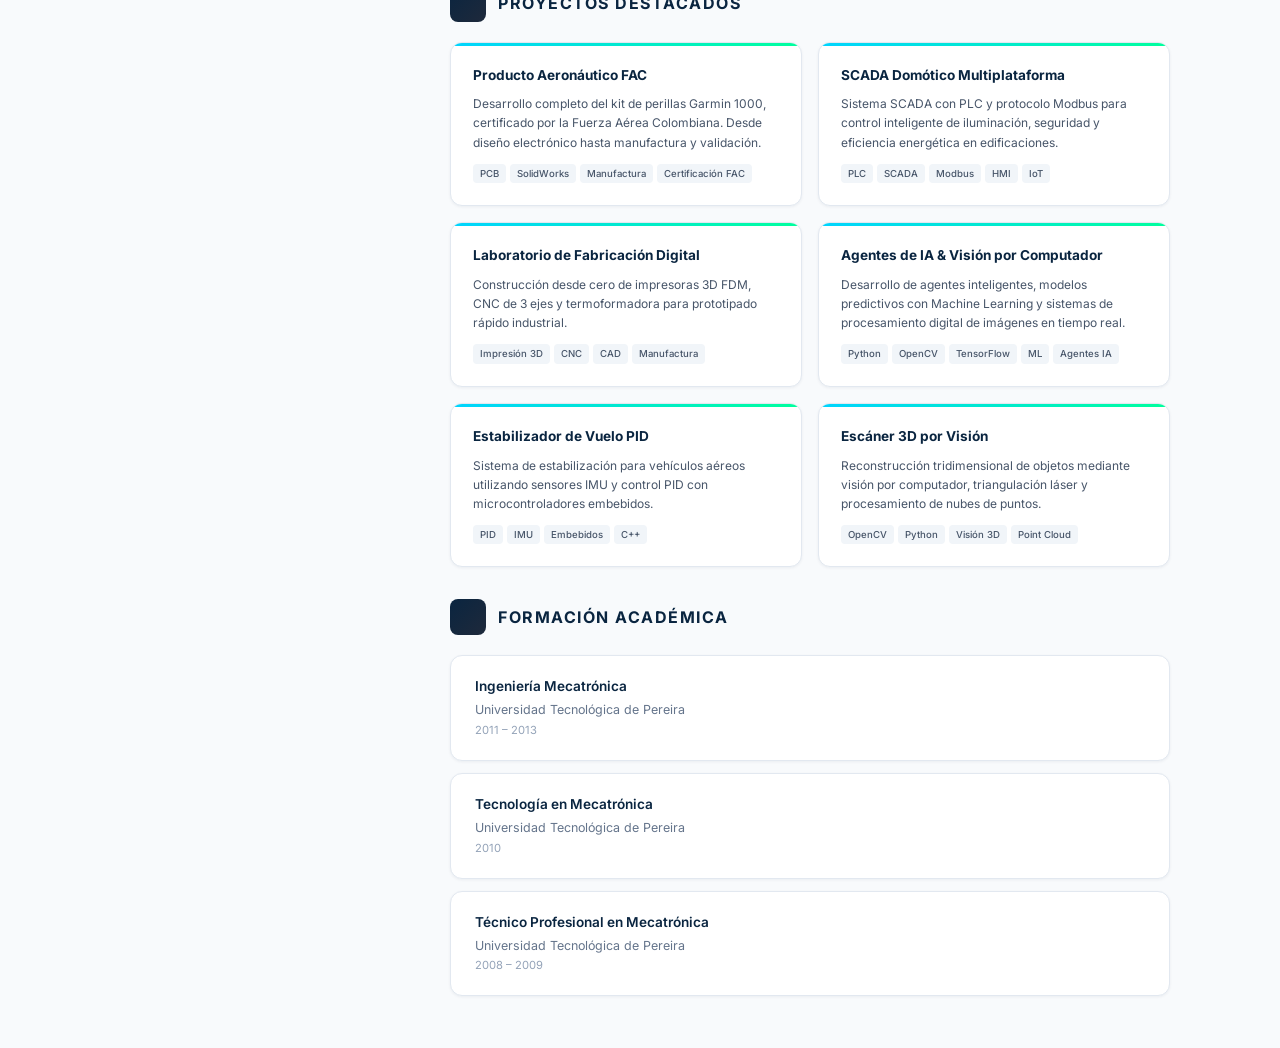
==== commit ed01b29b: "fix: contenedor foto vertical - recto arriba, redondeado 50% abajo - Eliminada clase photo-ring (ten" ====
--- a/index.html
+++ b/index.html
@@ -15,7 +15,7 @@
 <!-- HEADER -->
 <header class="cv-header">
 <div class="header-photo">
-<div class="photo-ring">
+<div class="photo-frame">
 <img src="andres.png" alt="Andrés Felipe González González" onerror="this.style.background='#203A43'">
 </div>
 </div>
--- a/styles/main.css
+++ b/styles/main.css
@@ -102,25 +102,21 @@
     flex-shrink: 0;
 }
 
-.header-photo .photo-ring {
-    width: 140px; height: 140px;
-    border-radius: 50%;
-    padding: 4px;
-    background: conic-gradient(var(--cyan), var(--neon), var(--cyan));
-    animation: ringRotate 8s linear infinite;
-}
-
-@keyframes ringRotate {
-    from { transform: rotate(0deg); }
-    to { transform: rotate(360deg); }
+.header-photo .photo-frame {
+    width: 160px;
+    height: 240px;
+    border-radius: 0 0 80px 80px;
+    overflow: hidden;
+    box-shadow: 0 12px 35px rgba(0,212,255,0.15), 0 4px 12px rgba(0,0,0,0.25);
+    border: 3px solid rgba(0,212,255,0.2);
+    border-top: none;
 }
 
 .header-photo img {
     width: 100%; height: 100%;
-    border-radius: 50%;
     object-fit: cover;
-    object-position: center 15%;
-    border: 4px solid var(--navy);
+    object-position: center top;
+    display: block;
 }
 
 .header-info {
